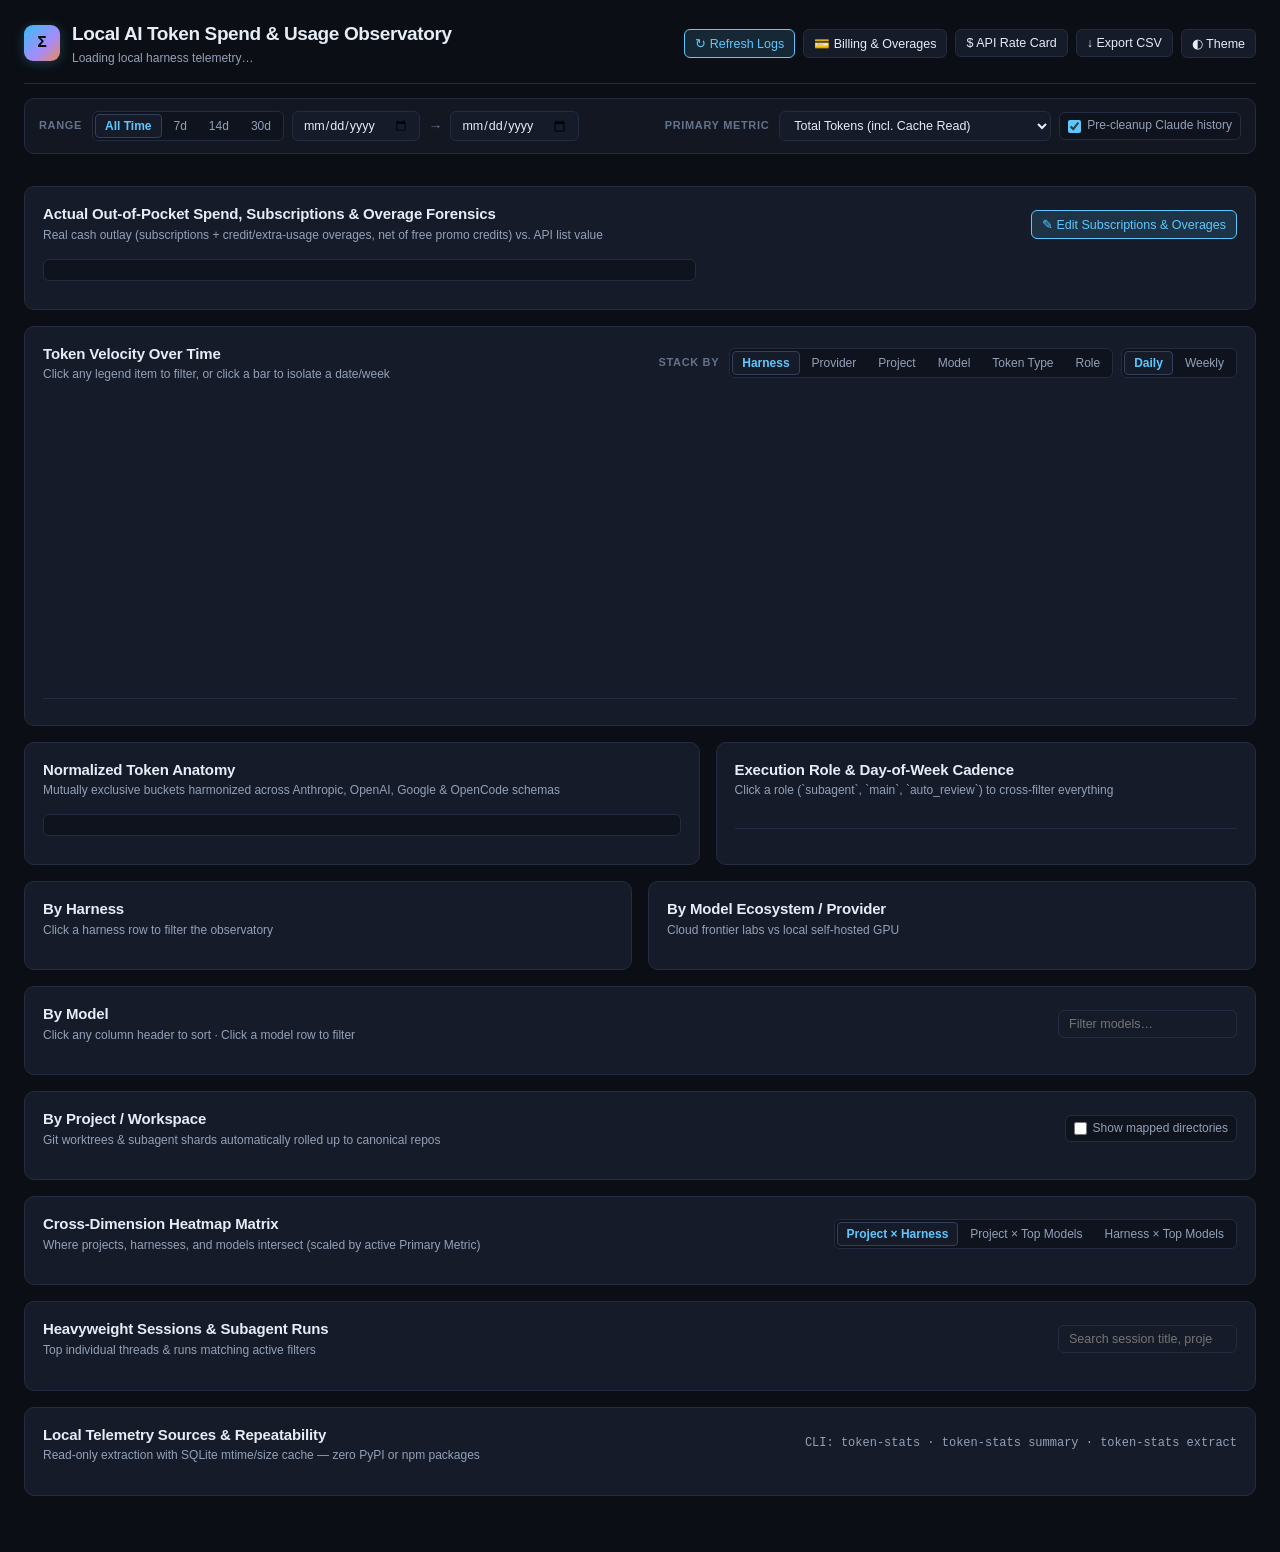
==== web/index.html @ 28e23c25 "Initial commit: Local AI Token Spend & Usage Observatory" ====
<!DOCTYPE html>
<html lang="en" data-theme="dark">
<head>
  <meta charset="UTF-8" />
  <meta name="viewport" content="width=device-width, initial-scale=1.0" />
  <title>Local AI Token Observatory</title>
  <link rel="stylesheet" href="./styles.css" />
</head>
<body>
  <div class="app-shell">
    <!-- Top Header -->
    <header class="top-header">
      <div class="brand-group">
        <div class="brand-mark">Σ</div>
        <div>
          <h1 class="brand-title">Local AI Token Spend &amp; Usage Observatory</h1>
          <p class="brand-sub" id="meta-subtitle">Loading local harness telemetry…</p>
        </div>
      </div>

      <div class="header-actions">
        <button id="btn-refresh" class="btn-primary" title="Re-scan local logs incrementally">
          ↻ Refresh Logs
        </button>
        <button id="btn-billing" title="Inspect or customize real out-of-pocket subscriptions, overages &amp; promo credits">
          💳 Billing &amp; Overages
        </button>
        <button id="btn-rates" title="Inspect or customize $/1M API-equivalent rates">
          $ API Rate Card
        </button>
        <button id="btn-export-csv" title="Download currently filtered daily cube as CSV">
          ↓ Export CSV
        </button>
        <button id="btn-theme" title="Toggle Dark / Light theme">
          ◐ Theme
        </button>
      </div>
    </header>

    <!-- Global Controls & Date / Metric Bar -->
    <section class="control-bar">
      <div class="control-group">
        <span class="control-label">Range</span>
        <div class="seg-group" id="range-presets">
          <button class="seg-btn active" data-range="all">All Time</button>
          <button class="seg-btn" data-range="7d">7d</button>
          <button class="seg-btn" data-range="14d">14d</button>
          <button class="seg-btn" data-range="30d">30d</button>
          <span id="month-presets" style="display:contents"></span>
        </div>
        <input type="date" id="date-from" aria-label="Start date" />
        <span style="color: var(--text-dim)">→</span>
        <input type="date" id="date-to" aria-label="End date" />
      </div>

      <div class="control-group">
        <span class="control-label">Primary Metric</span>
        <select id="metric-select">
          <option value="total">Total Tokens (incl. Cache Read)</option>
          <option value="active">Fresh / Active Tokens (excl. Cache Read)</option>
          <option value="generated">Generated Only (Output + Reasoning)</option>
          <option value="paid_cost">Actual Out-of-Pocket Paid ($)</option>
          <option value="est_cost">Est. API-Equivalent Value ($)</option>
        </select>

        <label class="checkbox-pill" title="Include older cleaned-up Claude Code history recovered from ~/.claude/stats-cache.json">
          <input type="checkbox" id="chk-archived" checked />
          Pre-cleanup Claude history
        </label>
      </div>
    </section>

    <!-- Active Cross-Filter Pills -->
    <div class="active-filters" id="active-filters" hidden></div>

    <!-- 6-Card Executive KPI Strip -->
    <section class="kpi-grid" id="kpi-grid"></section>

    <!-- Actual Out-of-Pocket Spend, Subscriptions & Overage Forensics -->
    <section class="panel" id="billing-panel">
      <div class="panel-header">
        <div>
          <h2 class="panel-title">Actual Out-of-Pocket Spend, Subscriptions &amp; Overage Forensics</h2>
          <p class="panel-subtitle" id="billing-panel-subtitle">
            Real cash outlay (subscriptions + credit/extra-usage overages, net of free promo credits) vs. API list value
          </p>
        </div>
        <div class="control-group">
          <button id="btn-open-billing-inline" class="btn-primary">✎ Edit Subscriptions &amp; Overages</button>
        </div>
      </div>

      <div class="grid-billing">
        <div>
          <div class="comp-bar" id="billing-mix-bar"></div>
          <div class="table-wrap" id="billing-harness-wrap"></div>
        </div>
        <div class="forensics-stack" id="billing-forensics-wrap"></div>
      </div>
    </section>

    <!-- Interactive Timeline Chart -->
    <section class="panel">
      <div class="panel-header">
        <div>
          <h2 class="panel-title">Token Velocity Over Time</h2>
          <p class="panel-subtitle" id="timeline-subtitle">Click any legend item to filter, or click a bar to isolate a date/week</p>
        </div>
        <div class="control-group">
          <span class="control-label">Stack By</span>
          <div class="seg-group" id="chart-stack-group">
            <button class="seg-btn active" data-stack="harness">Harness</button>
            <button class="seg-btn" data-stack="provider">Provider</button>
            <button class="seg-btn" data-stack="project">Project</button>
            <button class="seg-btn" data-stack="model">Model</button>
            <button class="seg-btn" data-stack="bucket">Token Type</button>
            <button class="seg-btn" data-stack="actor">Role</button>
          </div>
          <div class="seg-group" id="chart-grain-group">
            <button class="seg-btn active" data-grain="day">Daily</button>
            <button class="seg-btn" data-grain="week">Weekly</button>
          </div>
        </div>
      </div>

      <div class="chart-wrap" id="timeline-wrap">
        <svg class="chart-svg" id="timeline-svg"></svg>
      </div>
      <div class="chart-legend" id="timeline-legend"></div>
    </section>

    <!-- Token Anatomy + Subagent Swarm Split -->
    <div class="grid-2">
      <section class="panel">
        <div class="panel-header">
          <div>
            <h2 class="panel-title">Normalized Token Anatomy</h2>
            <p class="panel-subtitle">Mutually exclusive buckets harmonized across Anthropic, OpenAI, Google &amp; OpenCode schemas</p>
          </div>
        </div>
        <div class="comp-bar" id="anatomy-bar"></div>
        <div class="bucket-list" id="anatomy-buckets"></div>
      </section>

      <section class="panel">
        <div class="panel-header">
          <div>
            <h2 class="panel-title">Execution Role &amp; Day-of-Week Cadence</h2>
            <p class="panel-subtitle">Click a role (`subagent`, `main`, `auto_review`) to cross-filter everything</p>
          </div>
        </div>
        <div class="role-rows" id="actor-rows"></div>
        <div class="dow-grid" id="dow-grid"></div>
      </section>
    </div>

    <!-- Harness + Provider Side-by-Side -->
    <div class="grid-equal">
      <section class="panel">
        <div class="panel-header">
          <div>
            <h2 class="panel-title">By Harness</h2>
            <p class="panel-subtitle">Click a harness row to filter the observatory</p>
          </div>
        </div>
        <div class="table-wrap" id="harness-table-wrap"></div>
      </section>

      <section class="panel">
        <div class="panel-header">
          <div>
            <h2 class="panel-title">By Model Ecosystem / Provider</h2>
            <p class="panel-subtitle">Cloud frontier labs vs local self-hosted GPU</p>
          </div>
        </div>
        <div class="table-wrap" id="provider-table-wrap"></div>
      </section>
    </div>

    <!-- Model Breakdown Table -->
    <section class="panel">
      <div class="panel-header">
        <div>
          <h2 class="panel-title">By Model</h2>
          <p class="panel-subtitle">Click any column header to sort · Click a model row to filter</p>
        </div>
        <div class="control-group">
          <input type="search" id="model-search" placeholder="Filter models…" />
        </div>
      </div>
      <div class="table-wrap" id="model-table-wrap"></div>
    </section>

    <!-- Project Breakdown Table -->
    <section class="panel">
      <div class="panel-header">
        <div>
          <h2 class="panel-title">By Project / Workspace</h2>
          <p class="panel-subtitle">Git worktrees &amp; subagent shards automatically rolled up to canonical repos</p>
        </div>
        <div class="control-group">
          <label class="checkbox-pill">
            <input type="checkbox" id="chk-show-paths" />
            Show mapped directories
          </label>
        </div>
      </div>
      <div class="table-wrap" id="project-table-wrap"></div>
    </section>

    <!-- Cross-Tab Heatmap Matrix -->
    <section class="panel">
      <div class="panel-header">
        <div>
          <h2 class="panel-title">Cross-Dimension Heatmap Matrix</h2>
          <p class="panel-subtitle">Where projects, harnesses, and models intersect (scaled by active Primary Metric)</p>
        </div>
        <div class="seg-group" id="matrix-mode-group">
          <button class="seg-btn active" data-matrix="project_harness">Project × Harness</button>
          <button class="seg-btn" data-matrix="project_model">Project × Top Models</button>
          <button class="seg-btn" data-matrix="harness_model">Harness × Top Models</button>
        </div>
      </div>
      <div class="table-wrap" id="matrix-wrap"></div>
    </section>

    <!-- Heavyweight Sessions Explorer -->
    <section class="panel">
      <div class="panel-header">
        <div>
          <h2 class="panel-title">Heavyweight Sessions &amp; Subagent Runs</h2>
          <p class="panel-subtitle" id="sessions-subtitle">Top individual threads &amp; runs matching active filters</p>
        </div>
        <div class="control-group">
          <input type="search" id="session-search" placeholder="Search session title, project, model…" />
        </div>
      </div>
      <div class="table-wrap" id="sessions-table-wrap"></div>
    </section>

    <!-- Data Source Health & Repeatability -->
    <section class="panel">
      <div class="panel-header">
        <div>
          <h2 class="panel-title">Local Telemetry Sources &amp; Repeatability</h2>
          <p class="panel-subtitle">Read-only extraction with SQLite mtime/size cache — zero PyPI or npm packages</p>
        </div>
        <div class="mono" style="font-size: 12px; color: var(--text-muted)">
          CLI: <code>token-stats</code> · <code>token-stats summary</code> · <code>token-stats extract</code>
        </div>
      </div>
      <div class="health-grid" id="health-grid"></div>
    </section>
  </div>

  <!-- Tooltip -->
  <div class="chart-tooltip" id="chart-tooltip" hidden></div>

  <!-- Toast -->
  <div class="toast" id="toast" hidden></div>

  <!-- Editable Billing & Overages Ledger Modal -->
  <div class="modal-backdrop" id="billing-modal" hidden>
    <div class="modal-box modal-box-wide" role="dialog" aria-modal="true" aria-labelledby="billing-modal-title">
      <div class="modal-header">
        <div>
          <h3 id="billing-modal-title" style="margin: 0; font-size: 16px;">Actual Out-of-Pocket Billing &amp; Overage Ledger</h3>
          <p style="margin: 3px 0 0; font-size: 12px; color: var(--text-muted);">
            Combines exact log-extracted telemetry (Codex credit packs &amp; plan tiers, OpenCode promo offset, Claude start date &amp; Aug snapshot)
            with inferred plan transitions and editable overage amounts. Saved locally across CLI &amp; browser.
          </p>
        </div>
        <button id="btn-close-billing">✕</button>
      </div>
      <div class="modal-body">
        <div class="table-wrap" id="billing-ledger-table-wrap"></div>
        <div style="margin-top: 12px;">
          <button id="btn-add-billing-item">+ Add Custom Subscription / Overage Entry</button>
        </div>
      </div>
      <div class="modal-footer">
        <button id="btn-reset-billing">Reset to Extracted &amp; Calibrated Defaults</button>
        <div style="display: flex; gap: 8px;">
          <button id="btn-save-billing" class="btn-primary">Apply &amp; Save Billing Ledger</button>
        </div>
      </div>
    </div>
  </div>

  <!-- Editable API Rate Card Modal -->
  <div class="modal-backdrop" id="rates-modal" hidden>
    <div class="modal-box" role="dialog" aria-modal="true" aria-labelledby="rates-modal-title">
      <div class="modal-header">
        <div>
          <h3 id="rates-modal-title" style="margin: 0; font-size: 16px;">API-Equivalent Rate Card ($ per 1M tokens)</h3>
          <p style="margin: 3px 0 0; font-size: 12px; color: var(--text-muted);">
            Most local usage runs on flat-rate subscriptions (Claude, Codex, Antigravity) or local self-hosted GPU.
            Customize $/1M list rates below (saved in <code>localStorage</code>) to estimate API-equivalent value.
          </p>
        </div>
        <button id="btn-close-rates">✕</button>
      </div>
      <div class="modal-body">
        <div class="table-wrap" id="rates-table-wrap"></div>
      </div>
      <div class="modal-footer">
        <button id="btn-reset-rates">Reset to Calibrated Defaults</button>
        <div style="display: flex; gap: 8px;">
          <button id="btn-save-rates" class="btn-primary">Apply &amp; Save Rates</button>
        </div>
      </div>
    </div>
  </div>

  <script src="./data.js"></script>
  <script src="./app.js"></script>
</body>
</html>
---- web/styles.css ----
:root {
  --bg: #0b0e14;
  --bg-elev: #121722;
  --bg-card: #151b28;
  --bg-hover: #1c2436;
  --bg-subtle: #0f131d;
  --border: #232c40;
  --border-strong: #32405d;
  --text: #e6edf7;
  --text-muted: #93a1b8;
  --text-dim: #64738c;
  --accent: #5cc8ff;
  --accent-soft: rgba(92, 200, 255, 0.14);

  /* Harness & Provider palette */
  --c-claude: #e88b5a;
  --c-codex: #4ade80;
  --c-opencode: #60a5fa;
  --c-antigravity: #c084fc;

  --c-anthropic: #e88b5a;
  --c-openai: #34d399;
  --c-google: #a78bfa;
  --c-local-gpu: #fbbf24;

  /* Token bucket palette */
  --t-uncached: #38bdf8;
  --t-cwrite: #f59e0b;
  --t-cread: #334155;
  --t-cread-bright: #64748b;
  --t-output: #34d399;
  --t-reason: #f472b6;

  --shadow: 0 8px 28px rgba(0, 0, 0, 0.35);
  --radius: 10px;
  --radius-sm: 6px;
  --mono: ui-monospace, "JetBrains Mono", "Cascadia Code", "SFMono-Regular", Menlo, Consolas, monospace;
  --sans: Inter, -apple-system, BlinkMacSystemFont, "Segoe UI", Roboto, sans-serif;
}

[data-theme="light"] {
  --bg: #f4f6fa;
  --bg-elev: #ffffff;
  --bg-card: #ffffff;
  --bg-hover: #edf1f8;
  --bg-subtle: #eef2f8;
  --border: #d9e1ee;
  --border-strong: #b8c5dc;
  --text: #111827;
  --text-muted: #4b5563;
  --text-dim: #6b7280;
  --accent: #0284c7;
  --accent-soft: rgba(2, 132, 199, 0.11);
  --t-cread: #94a3b8;
  --t-cread-bright: #64748b;
  --shadow: 0 4px 18px rgba(15, 23, 42, 0.07);
}

* {
  box-sizing: border-box;
}

html, body {
  margin: 0;
  padding: 0;
  background: var(--bg);
  color: var(--text);
  font-family: var(--sans);
  font-size: 14px;
  line-height: 1.45;
  -webkit-font-smoothing: antialiased;
}

.num, code, .mono {
  font-family: var(--mono);
  font-variant-numeric: tabular-nums;
}

.app-shell {
  max-width: 1560px;
  margin: 0 auto;
  padding: 20px 24px 56px;
}

/* Header */
.top-header {
  display: flex;
  flex-wrap: wrap;
  justify-content: space-between;
  align-items: center;
  gap: 14px;
  padding-bottom: 16px;
  border-bottom: 1px solid var(--border);
}

.brand-group {
  display: flex;
  align-items: center;
  gap: 12px;
}

.brand-mark {
  width: 36px;
  height: 36px;
  border-radius: 9px;
  background: linear-gradient(135deg, #38bdf8, #a78bfa 60%, #e88b5a);
  display: grid;
  place-items: center;
  color: #0b0e14;
  font-weight: 800;
  font-family: var(--mono);
  font-size: 16px;
  box-shadow: 0 2px 12px rgba(92, 200, 255, 0.25);
}

.brand-title {
  margin: 0;
  font-size: 19px;
  font-weight: 700;
  letter-spacing: -0.02em;
}

.brand-sub {
  margin: 2px 0 0;
  font-size: 12px;
  color: var(--text-muted);
}

.header-actions {
  display: flex;
  flex-wrap: wrap;
  align-items: center;
  gap: 8px;
}

/* Controls & Buttons */
button, select, input[type="date"], input[type="search"], input[type="number"] {
  font-family: inherit;
  font-size: 12.5px;
  color: var(--text);
  background: var(--bg-card);
  border: 1px solid var(--border);
  border-radius: var(--radius-sm);
  padding: 6px 10px;
  outline: none;
  transition: border-color 0.15s, background 0.15s;
}

button {
  cursor: pointer;
  font-weight: 500;
  display: inline-flex;
  align-items: center;
  gap: 6px;
}

button:hover, select:hover, input:hover {
  border-color: var(--border-strong);
  background: var(--bg-hover);
}

button.btn-primary {
  background: var(--accent-soft);
  border-color: var(--accent);
  color: var(--accent);
}

button.btn-primary:hover {
  filter: brightness(1.12);
}

button.active, .seg-btn.active {
  background: var(--accent-soft);
  border-color: var(--accent);
  color: var(--accent);
}

/* Filter Bar */
.control-bar {
  margin-top: 14px;
  padding: 12px 14px;
  background: var(--bg-elev);
  border: 1px solid var(--border);
  border-radius: var(--radius);
  display: flex;
  flex-wrap: wrap;
  align-items: center;
  justify-content: space-between;
  gap: 12px;
}

.control-group {
  display: flex;
  flex-wrap: wrap;
  align-items: center;
  gap: 8px;
}

.control-label {
  font-size: 11px;
  font-weight: 600;
  text-transform: uppercase;
  letter-spacing: 0.06em;
  color: var(--text-dim);
  margin-right: 2px;
}

.seg-group {
  display: inline-flex;
  background: var(--bg-subtle);
  border: 1px solid var(--border);
  border-radius: var(--radius-sm);
  padding: 2px;
  gap: 2px;
}

.seg-btn {
  border: 1px solid transparent;
  background: transparent;
  padding: 4px 9px;
  font-size: 12px;
  border-radius: 4px;
  color: var(--text-muted);
}

.seg-btn:hover {
  background: var(--bg-hover);
  color: var(--text);
  border-color: transparent;
}

.seg-btn.active {
  background: var(--bg-card);
  border-color: var(--border-strong);
  color: var(--accent);
  font-weight: 600;
}

.checkbox-pill {
  display: inline-flex;
  align-items: center;
  gap: 6px;
  font-size: 12px;
  color: var(--text-muted);
  cursor: pointer;
  user-select: none;
  padding: 4px 8px;
  border-radius: var(--radius-sm);
  border: 1px solid var(--border);
  background: var(--bg-subtle);
}

.checkbox-pill input {
  margin: 0;
  accent-color: var(--accent);
}

/* Active Filter Chips */
.active-filters {
  margin-top: 10px;
  display: flex;
  flex-wrap: wrap;
  align-items: center;
  gap: 8px;
}

.active-filters[hidden] {
  display: none;
}

.filter-chip {
  display: inline-flex;
  align-items: center;
  gap: 6px;
  background: var(--accent-soft);
  border: 1px solid var(--accent);
  color: var(--text);
  padding: 3px 9px;
  border-radius: 999px;
  font-size: 12px;
}

.filter-chip strong {
  color: var(--accent);
  font-weight: 600;
}

.filter-chip button {
  border: none;
  background: transparent;
  padding: 0 2px;
  color: var(--text-muted);
  font-size: 14px;
  line-height: 1;
}

/* KPI Grid */
.kpi-grid {
  margin-top: 16px;
  display: grid;
  grid-template-columns: repeat(6, minmax(0, 1fr));
  gap: 12px;
}

@media (max-width: 1320px) {
  .kpi-grid {
    grid-template-columns: repeat(3, minmax(0, 1fr));
  }
}

@media (max-width: 720px) {
  .kpi-grid {
    grid-template-columns: repeat(2, minmax(0, 1fr));
  }
}

.kpi-card {
  background: var(--bg-card);
  border: 1px solid var(--border);
  border-radius: var(--radius);
  padding: 14px 16px;
  display: flex;
  flex-direction: column;
  justify-content: space-between;
  gap: 6px;
}

.kpi-label {
  font-size: 11.5px;
  font-weight: 600;
  text-transform: uppercase;
  letter-spacing: 0.05em;
  color: var(--text-muted);
  display: flex;
  justify-content: space-between;
  align-items: center;
}

.kpi-value {
  font-family: var(--mono);
  font-size: 25px;
  font-weight: 700;
  letter-spacing: -0.02em;
  color: var(--text);
}

.kpi-sub {
  font-size: 11.5px;
  color: var(--text-dim);
  line-height: 1.35;
}

/* Panels & Layout */
.panel {
  margin-top: 16px;
  background: var(--bg-card);
  border: 1px solid var(--border);
  border-radius: var(--radius);
  padding: 16px 18px;
}

.panel-header {
  display: flex;
  flex-wrap: wrap;
  justify-content: space-between;
  align-items: center;
  gap: 10px;
  margin-bottom: 14px;
}

.panel-title {
  margin: 0;
  font-size: 15px;
  font-weight: 650;
  letter-spacing: -0.01em;
}

.panel-subtitle {
  margin: 2px 0 0;
  font-size: 12px;
  color: var(--text-muted);
}

.grid-2 {
  display: grid;
  grid-template-columns: 1.25fr 1fr;
  gap: 16px;
}

.grid-equal {
  display: grid;
  grid-template-columns: 1fr 1fr;
  gap: 16px;
}

@media (max-width: 1100px) {
  .grid-2, .grid-equal {
    grid-template-columns: 1fr;
  }
}

/* SVG Timeline Chart */
.chart-wrap {
  position: relative;
  width: 100%;
  height: 290px;
  user-select: none;
}

.chart-svg {
  width: 100%;
  height: 100%;
  overflow: visible;
}

.chart-legend {
  display: flex;
  flex-wrap: wrap;
  gap: 12px;
  margin-top: 10px;
  padding-top: 10px;
  border-top: 1px solid var(--border);
  font-size: 12px;
  color: var(--text-muted);
}

.legend-item {
  display: inline-flex;
  align-items: center;
  gap: 6px;
  cursor: pointer;
  padding: 2px 6px;
  border-radius: 4px;
}

.legend-item:hover {
  background: var(--bg-hover);
  color: var(--text);
}

.swatch {
  width: 10px;
  height: 10px;
  border-radius: 2.5px;
  display: inline-block;
  flex-shrink: 0;
}

.chart-tooltip {
  position: fixed;
  z-index: 60;
  pointer-events: none;
  background: var(--bg-elev);
  border: 1px solid var(--border-strong);
  border-radius: 8px;
  padding: 10px 12px;
  box-shadow: var(--shadow);
  font-size: 12px;
  min-width: 215px;
  max-width: 310px;
}

.chart-tooltip[hidden] {
  display: none;
}

.tt-title {
  font-weight: 700;
  margin-bottom: 6px;
  padding-bottom: 4px;
  border-bottom: 1px solid var(--border);
  display: flex;
  justify-content: space-between;
  gap: 12px;
}

.tt-row {
  display: flex;
  justify-content: space-between;
  align-items: center;
  gap: 10px;
  padding: 2px 0;
}

/* Token Composition & Actor Bars */
.comp-bar {
  display: flex;
  height: 22px;
  border-radius: 6px;
  overflow: hidden;
  background: var(--bg-subtle);
  border: 1px solid var(--border);
  margin-bottom: 12px;
}

.comp-seg {
  height: 100%;
  transition: width 0.2s ease;
}

.bucket-list {
  display: grid;
  grid-template-columns: repeat(auto-fit, minmax(165px, 1fr));
  gap: 8px;
}

.bucket-item {
  padding: 9px 11px;
  border-radius: var(--radius-sm);
  background: var(--bg-subtle);
  border: 1px solid var(--border);
}

.bucket-head {
  display: flex;
  align-items: center;
  gap: 6px;
  font-size: 11.5px;
  color: var(--text-muted);
}

.bucket-val {
  margin-top: 4px;
  font-family: var(--mono);
  font-size: 16px;
  font-weight: 650;
}

.bucket-pct {
  font-size: 11px;
  color: var(--text-dim);
}

/* Actor & Day-of-Week mini bars */
.role-rows {
  display: flex;
  flex-direction: column;
  gap: 9px;
}

.role-row {
  padding: 9px 11px;
  border-radius: var(--radius-sm);
  background: var(--bg-subtle);
  border: 1px solid var(--border);
  cursor: pointer;
  transition: border-color 0.15s, background 0.15s;
}

.role-row:hover {
  border-color: var(--accent);
  background: var(--bg-hover);
}

.role-top {
  display: flex;
  justify-content: space-between;
  align-items: baseline;
  font-size: 12.5px;
  margin-bottom: 5px;
}

.mini-track {
  height: 6px;
  border-radius: 99px;
  background: var(--border);
  overflow: hidden;
}

.mini-fill {
  height: 100%;
  border-radius: 99px;
}

.dow-grid {
  margin-top: 14px;
  padding-top: 12px;
  border-top: 1px solid var(--border);
  display: grid;
  grid-template-columns: repeat(7, 1fr);
  gap: 6px;
}

.dow-col {
  background: var(--bg-subtle);
  border: 1px solid var(--border);
  border-radius: 6px;
  padding: 7px 6px;
  text-align: center;
}

.dow-name {
  font-size: 10.5px;
  color: var(--text-dim);
  text-transform: uppercase;
}

.dow-val {
  font-family: var(--mono);
  font-size: 12px;
  font-weight: 600;
  margin-top: 3px;
}

/* Data Tables */
.table-wrap {
  width: 100%;
  overflow-x: auto;
}

table.data-table {
  width: 100%;
  border-collapse: collapse;
  font-size: 12.5px;
}

.data-table th {
  text-align: left;
  padding: 8px 10px;
  font-size: 11px;
  font-weight: 600;
  text-transform: uppercase;
  letter-spacing: 0.05em;
  color: var(--text-muted);
  border-bottom: 1px solid var(--border-strong);
  white-space: nowrap;
  cursor: default;
  user-select: none;
}

.data-table th.sortable {
  cursor: pointer;
}

.data-table th.right, .data-table td.right {
  text-align: right;
}

.data-table th.sortable:hover {
  color: var(--text);
}

.data-table td {
  padding: 8px 10px;
  border-bottom: 1px solid var(--border);
  vertical-align: middle;
}

.data-table tbody tr {
  transition: background 0.1s;
}

.data-table tbody tr.clickable {
  cursor: pointer;
}

.data-table tbody tr:hover {
  background: var(--bg-hover);
}

.data-table tbody tr.selected-row {
  background: var(--accent-soft);
}

/* Inline Share & Mix Bar inside tables */
.mix-bar-wrap {
  width: 120px;
  min-width: 100px;
}

.mix-track {
  height: 8px;
  background: var(--bg-subtle);
  border-radius: 4px;
  overflow: hidden;
  display: flex;
}

/* Badges */
.badge {
  display: inline-flex;
  align-items: center;
  gap: 5px;
  padding: 2px 7px;
  border-radius: 999px;
  font-size: 11px;
  font-weight: 600;
  border: 1px solid var(--border-strong);
  background: var(--bg-subtle);
  white-space: nowrap;
}

.dot {
  width: 7px;
  height: 7px;
  border-radius: 50%;
  display: inline-block;
}

/* Matrix Heatmap Cells */
.matrix-cell {
  font-family: var(--mono);
  font-size: 12px;
  text-align: right;
  border-radius: 4px;
  padding: 6px 8px;
}

/* Project Paths Details */
.path-details {
  margin-top: 3px;
  font-size: 11px;
  color: var(--text-dim);
  font-family: var(--mono);
}

/* Health Footer */
.health-grid {
  display: grid;
  grid-template-columns: repeat(auto-fit, minmax(290px, 1fr));
  gap: 10px;
}

.health-card {
  padding: 11px 13px;
  border-radius: var(--radius-sm);
  background: var(--bg-subtle);
  border: 1px solid var(--border);
  font-size: 12px;
}

.health-head {
  display: flex;
  justify-content: space-between;
  align-items: center;
  font-weight: 650;
  margin-bottom: 5px;
}

/* Modal */
.modal-backdrop {
  position: fixed;
  inset: 0;
  background: rgba(5, 8, 15, 0.72);
  z-index: 100;
  display: grid;
  place-items: center;
  padding: 20px;
}

.modal-backdrop[hidden] {
  display: none;
}

.modal-box {
  background: var(--bg-elev);
  border: 1px solid var(--border-strong);
  border-radius: 12px;
  max-width: 880px;
  width: 100%;
  max-height: 86vh;
  display: flex;
  flex-direction: column;
  box-shadow: var(--shadow);
}

.modal-box.modal-box-wide {
  max-width: 1120px;
}

/* Billing & Forensics Panel */
.grid-billing {
  display: grid;
  grid-template-columns: 1.25fr 1fr;
  gap: 18px;
  align-items: start;
}

@media (max-width: 1120px) {
  .grid-billing {
    grid-template-columns: 1fr;
  }
}

.forensics-stack {
  display: flex;
  flex-direction: column;
  gap: 10px;
}

.forensic-card {
  padding: 11px 13px;
  border-radius: var(--radius-sm);
  background: var(--bg-subtle);
  border: 1px solid var(--border);
  font-size: 12px;
  line-height: 1.45;
}

.forensic-head {
  display: flex;
  justify-content: space-between;
  align-items: center;
  gap: 8px;
  font-weight: 650;
  margin-bottom: 5px;
}

.src-pill {
  display: inline-block;
  padding: 1px 7px;
  border-radius: 999px;
  font-size: 10.5px;
  font-weight: 650;
  text-transform: uppercase;
  letter-spacing: 0.04em;
}

.src-extracted {
  background: rgba(52, 211, 153, 0.14);
  color: #34d399;
  border: 1px solid rgba(52, 211, 153, 0.35);
}

.src-inferred {
  background: rgba(92, 200, 255, 0.14);
  color: var(--accent);
  border: 1px solid rgba(92, 200, 255, 0.35);
}

.src-user_calibrated, .src-custom {
  background: rgba(245, 158, 11, 0.14);
  color: #fbbf24;
  border: 1px solid rgba(245, 158, 11, 0.35);
}

.bill-input-text {
  width: 100%;
  min-width: 170px;
  font-size: 12px;
  padding: 4px 7px;
  background: var(--bg-card);
  color: var(--text);
  border: 1px solid var(--border);
  border-radius: 5px;
}

.bill-input-usd {
  width: 88px;
  text-align: right;
  font-family: var(--mono);
  padding: 4px 6px;
}

.modal-header, .modal-footer {
  padding: 14px 18px;
  border-bottom: 1px solid var(--border);
  display: flex;
  justify-content: space-between;
  align-items: center;
}

.modal-footer {
  border-bottom: none;
  border-top: 1px solid var(--border);
}

.modal-body {
  padding: 14px 18px;
  overflow-y: auto;
}

.rate-input {
  width: 76px;
  text-align: right;
  font-family: var(--mono);
  padding: 4px 6px;
}

.toast {
  position: fixed;
  bottom: 20px;
  right: 22px;
  z-index: 120;
  background: var(--bg-elev);
  border: 1px solid var(--accent);
  color: var(--text);
  padding: 10px 14px;
  border-radius: 8px;
  box-shadow: var(--shadow);
  font-size: 12.5px;
}

.toast[hidden] {
  display: none;
}
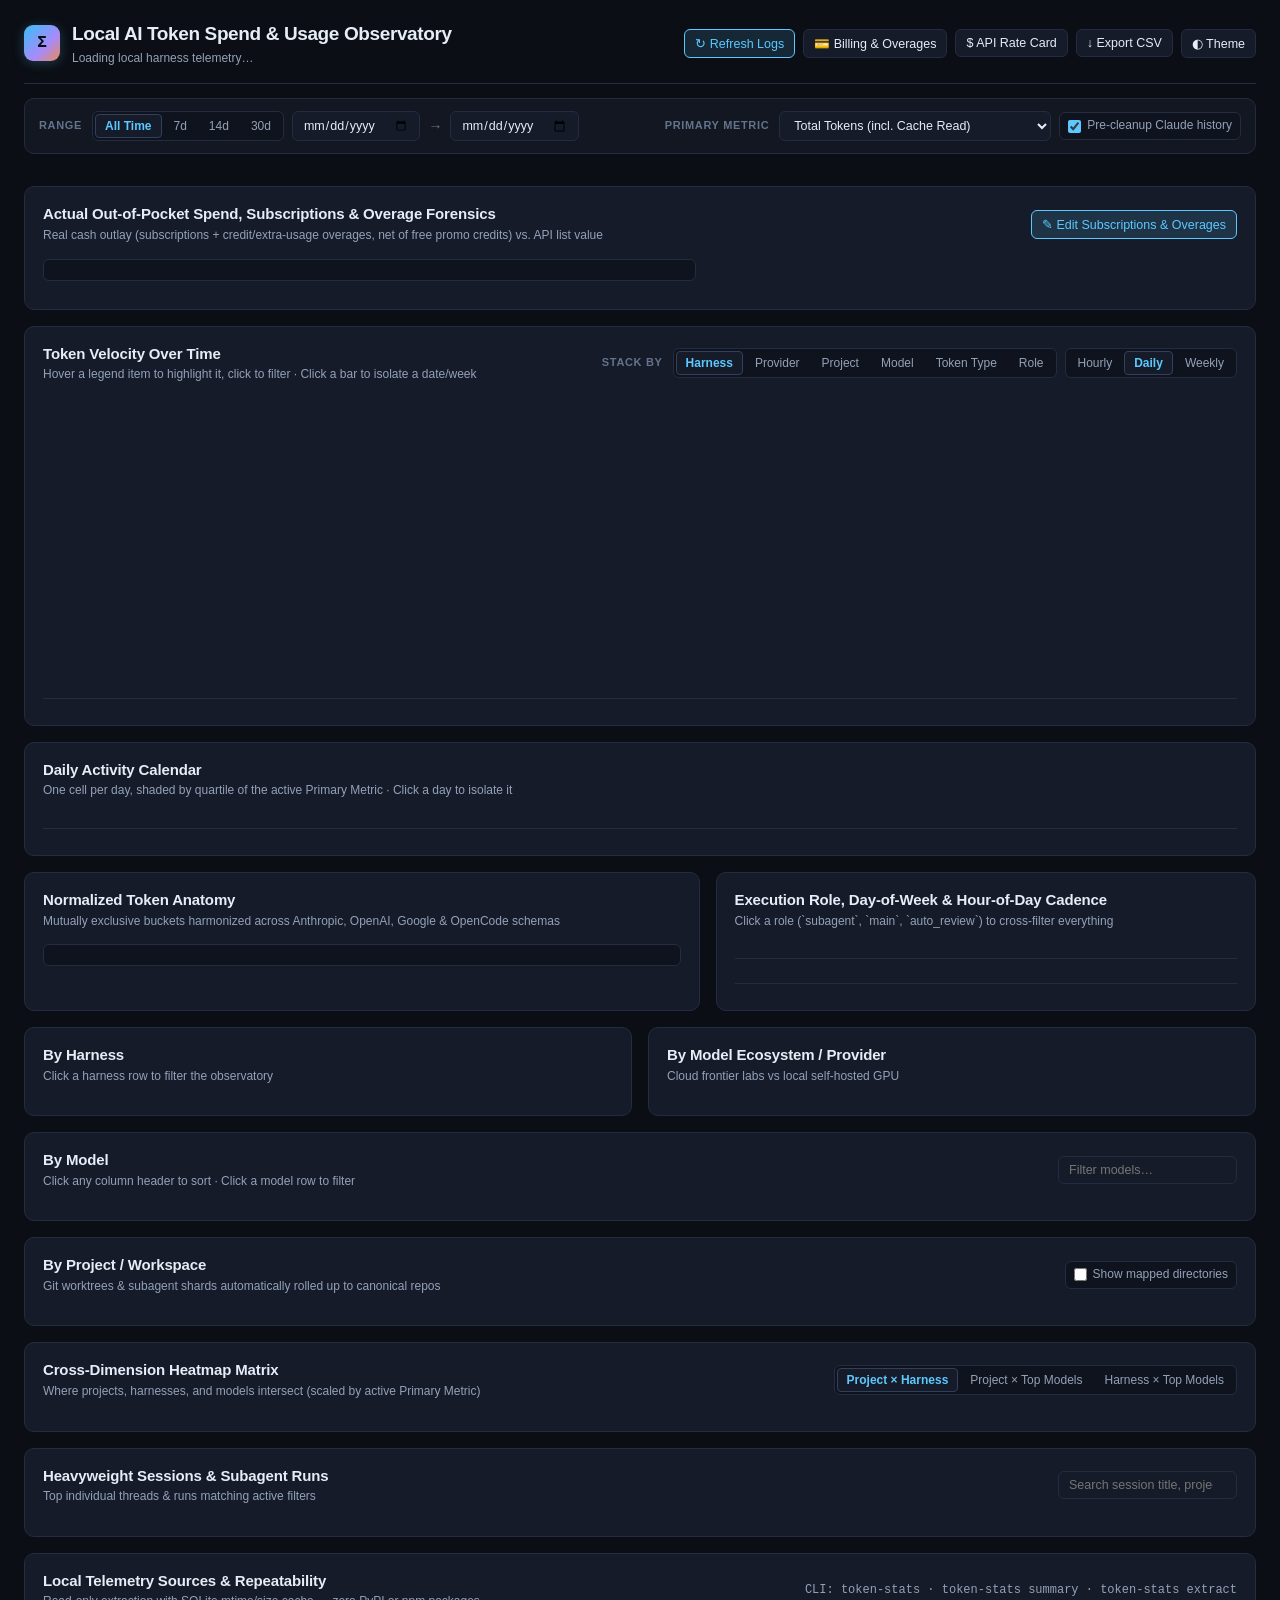
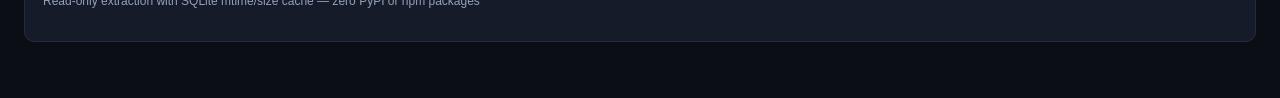
==== commit 003b7439: "Add hourly view, activity calendar, legend focus and distinct series colors - Extractors bucket usag" ====
--- a/web/index.html
+++ b/web/index.html
@@ -104,7 +104,7 @@
       <div class="panel-header">
         <div>
           <h2 class="panel-title">Token Velocity Over Time</h2>
-          <p class="panel-subtitle" id="timeline-subtitle">Click any legend item to filter, or click a bar to isolate a date/week</p>
+          <p class="panel-subtitle" id="timeline-subtitle">Hover a legend item to highlight it, click to filter · Click a bar to isolate a date/week</p>
         </div>
         <div class="control-group">
           <span class="control-label">Stack By</span>
@@ -117,6 +117,7 @@
             <button class="seg-btn" data-stack="actor">Role</button>
           </div>
           <div class="seg-group" id="chart-grain-group">
+            <button class="seg-btn" data-grain="hour">Hourly</button>
             <button class="seg-btn active" data-grain="day">Daily</button>
             <button class="seg-btn" data-grain="week">Weekly</button>
           </div>
@@ -127,6 +128,18 @@
         <svg class="chart-svg" id="timeline-svg"></svg>
       </div>
       <div class="chart-legend" id="timeline-legend"></div>
+    </section>
+
+    <!-- GitHub-style Daily Activity Calendar -->
+    <section class="panel">
+      <div class="panel-header">
+        <div>
+          <h2 class="panel-title">Daily Activity Calendar</h2>
+          <p class="panel-subtitle">One cell per day, shaded by quartile of the active Primary Metric · Click a day to isolate it</p>
+        </div>
+      </div>
+      <div class="calendar-wrap" id="calendar-wrap"></div>
+      <div class="calendar-stats" id="calendar-stats"></div>
     </section>
 
     <!-- Token Anatomy + Subagent Swarm Split -->
@@ -145,12 +158,13 @@
       <section class="panel">
         <div class="panel-header">
           <div>
-            <h2 class="panel-title">Execution Role &amp; Day-of-Week Cadence</h2>
+            <h2 class="panel-title">Execution Role, Day-of-Week &amp; Hour-of-Day Cadence</h2>
             <p class="panel-subtitle">Click a role (`subagent`, `main`, `auto_review`) to cross-filter everything</p>
           </div>
         </div>
         <div class="role-rows" id="actor-rows"></div>
         <div class="dow-grid" id="dow-grid"></div>
+        <div class="hod-grid" id="hod-grid"></div>
       </section>
     </div>
 
--- a/web/styles.css
+++ b/web/styles.css
@@ -12,16 +12,16 @@
   --accent: #5cc8ff;
   --accent-soft: rgba(92, 200, 255, 0.14);
 
-  /* Harness & Provider palette */
-  --c-claude: #e88b5a;
-  --c-codex: #4ade80;
-  --c-opencode: #60a5fa;
-  --c-antigravity: #c084fc;
-
-  --c-anthropic: #e88b5a;
-  --c-openai: #34d399;
-  --c-google: #a78bfa;
-  --c-local-gpu: #fbbf24;
+  /* Harness & Provider palette (brand-aligned; keep in sync with PALETTES in app.js) */
+  --c-claude: #e07a55;
+  --c-codex: #5a95f5;
+  --c-opencode: #c94fa8;
+  --c-antigravity: #86e3a5;
+
+  --c-anthropic: #e07a55;
+  --c-openai: #5a95f5;
+  --c-google: #86e3a5;
+  --c-local-gpu: #c94fa8;
 
   /* Token bucket palette */
   --t-uncached: #38bdf8;
@@ -54,6 +54,14 @@
   --t-cread: #94a3b8;
   --t-cread-bright: #64748b;
   --shadow: 0 4px 18px rgba(15, 23, 42, 0.07);
+  --c-claude: #e0784a;
+  --c-codex: #2563eb;
+  --c-opencode: #b8389a;
+  --c-antigravity: #0f6b2f;
+  --c-anthropic: #e0784a;
+  --c-openai: #2563eb;
+  --c-google: #0f6b2f;
+  --c-local-gpu: #b8389a;
 }
 
 * {
@@ -438,6 +446,134 @@
   color: var(--text);
 }
 
+.legend-item {
+  transition: opacity 0.12s ease;
+}
+
+.legend-item.is-dim {
+  opacity: 0.4;
+}
+
+.chart-svg rect.seg {
+  transition: opacity 0.12s ease, transform 0.18s ease;
+}
+
+.chart-svg.series-focus rect.seg {
+  opacity: 0.12;
+}
+
+.chart-svg.series-focus rect.seg.is-focus {
+  opacity: 1;
+}
+
+/* GitHub-style activity calendar */
+.calendar-wrap {
+  width: 100%;
+  overflow-x: auto;
+  padding-bottom: 4px;
+}
+
+.calendar-svg {
+  display: block;
+}
+
+.calendar-svg .cal-cell {
+  cursor: pointer;
+  stroke: transparent;
+  stroke-width: 1.5;
+}
+
+.calendar-svg .cal-cell:hover {
+  stroke: var(--text-muted);
+}
+
+.calendar-stats {
+  display: flex;
+  flex-wrap: wrap;
+  align-items: center;
+  gap: 8px 18px;
+  margin-top: 10px;
+  padding-top: 10px;
+  border-top: 1px solid var(--border);
+  font-size: 12px;
+  color: var(--text-muted);
+}
+
+.calendar-stats strong {
+  color: var(--text);
+}
+
+.cal-legend {
+  margin-left: auto;
+  display: inline-flex;
+  align-items: center;
+  gap: 3px;
+}
+
+.cal-swatch {
+  width: 11px;
+  height: 11px;
+  border-radius: 2.5px;
+  display: inline-block;
+}
+
+.empty-note {
+  color: var(--text-muted);
+  padding: 24px 0;
+  text-align: center;
+}
+
+/* Hour-of-day cadence strip */
+.hod-grid {
+  margin-top: 12px;
+  padding-top: 10px;
+  border-top: 1px solid var(--border);
+}
+
+.hod-head {
+  display: flex;
+  justify-content: space-between;
+  font-size: 11.5px;
+  color: var(--text-dim);
+  margin-bottom: 6px;
+}
+
+.hod-head strong {
+  color: var(--text);
+}
+
+.hod-bars {
+  display: grid;
+  grid-template-columns: repeat(24, 1fr);
+  gap: 3px;
+  height: 54px;
+  align-items: end;
+}
+
+.hod-col {
+  height: 100%;
+  display: flex;
+  align-items: flex-end;
+  background: var(--bg-subtle);
+  border-radius: 3px;
+}
+
+.hod-fill {
+  width: 100%;
+  background: var(--accent);
+  border-radius: 3px 3px 0 0;
+}
+
+.hod-axis {
+  display: grid;
+  grid-template-columns: repeat(24, 1fr);
+  gap: 3px;
+  margin-top: 3px;
+  font-size: 9.5px;
+  font-family: var(--mono);
+  color: var(--text-dim);
+}
+
 .swatch {
   width: 10px;
   height: 10px;
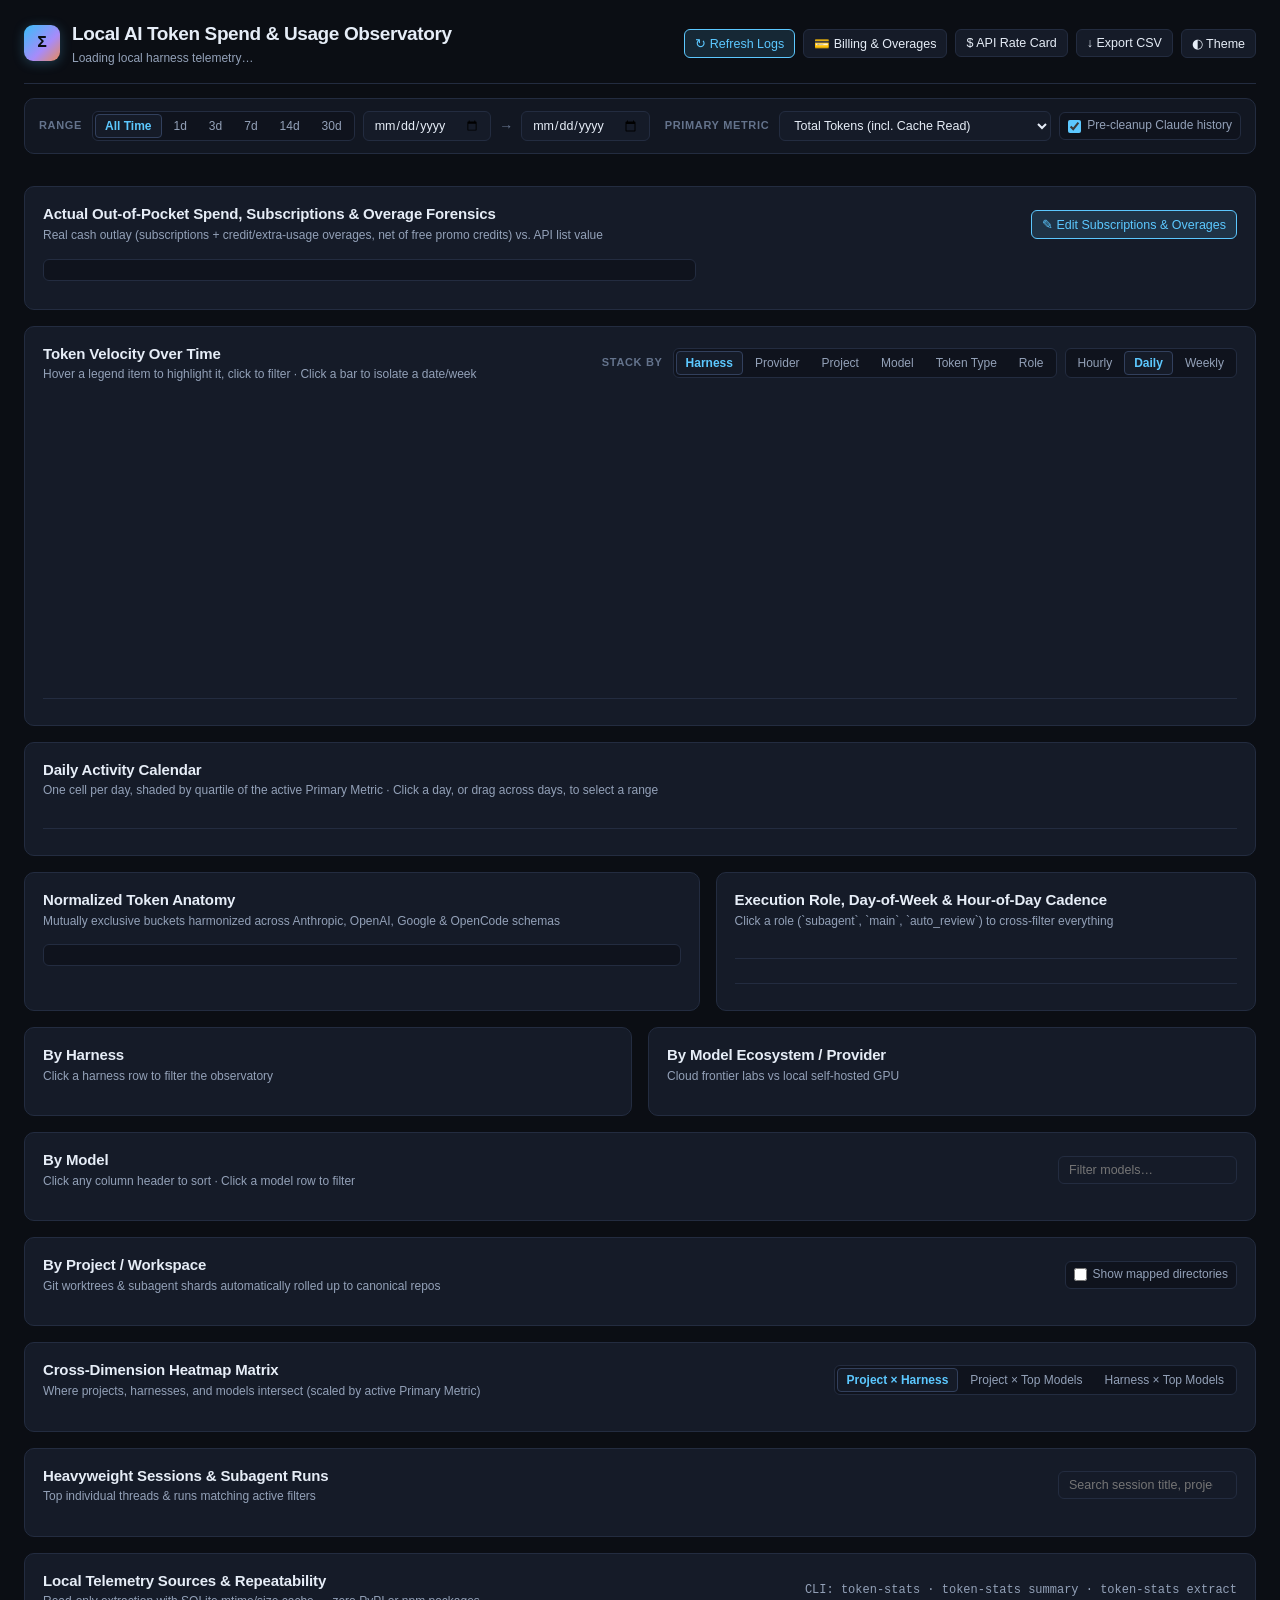
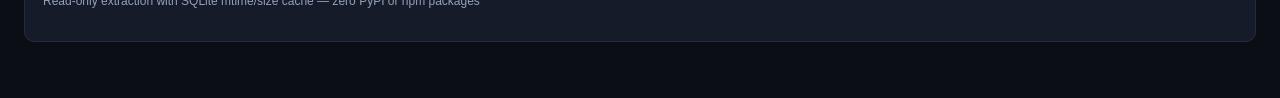
==== commit 5d8f9c5f: "Add drag-to-select ranges and 1d/3d range presets - Token Velocity: press and drag across bars to se" ====
--- a/web/index.html
+++ b/web/index.html
@@ -43,6 +43,8 @@
         <span class="control-label">Range</span>
         <div class="seg-group" id="range-presets">
           <button class="seg-btn active" data-range="all">All Time</button>
+          <button class="seg-btn" data-range="1d">1d</button>
+          <button class="seg-btn" data-range="3d">3d</button>
           <button class="seg-btn" data-range="7d">7d</button>
           <button class="seg-btn" data-range="14d">14d</button>
           <button class="seg-btn" data-range="30d">30d</button>
@@ -135,7 +137,7 @@
       <div class="panel-header">
         <div>
           <h2 class="panel-title">Daily Activity Calendar</h2>
-          <p class="panel-subtitle">One cell per day, shaded by quartile of the active Primary Metric · Click a day to isolate it</p>
+          <p class="panel-subtitle">One cell per day, shaded by quartile of the active Primary Metric · Click a day, or drag across days, to select a range</p>
         </div>
       </div>
       <div class="calendar-wrap" id="calendar-wrap"></div>
--- a/web/styles.css
+++ b/web/styles.css
@@ -475,6 +475,24 @@
 
 .calendar-svg {
   display: block;
+  user-select: none;
+  touch-action: none;
+}
+
+.calendar-svg .cal-cell.in-sel {
+  stroke: var(--accent);
+  stroke-width: 2;
+}
+
+.chart-svg {
+  touch-action: pan-y;
+}
+
+.chart-svg .sel-rect {
+  fill: var(--accent-soft);
+  stroke: var(--accent);
+  stroke-width: 1;
+  pointer-events: none;
 }
 
 .calendar-svg .cal-cell {
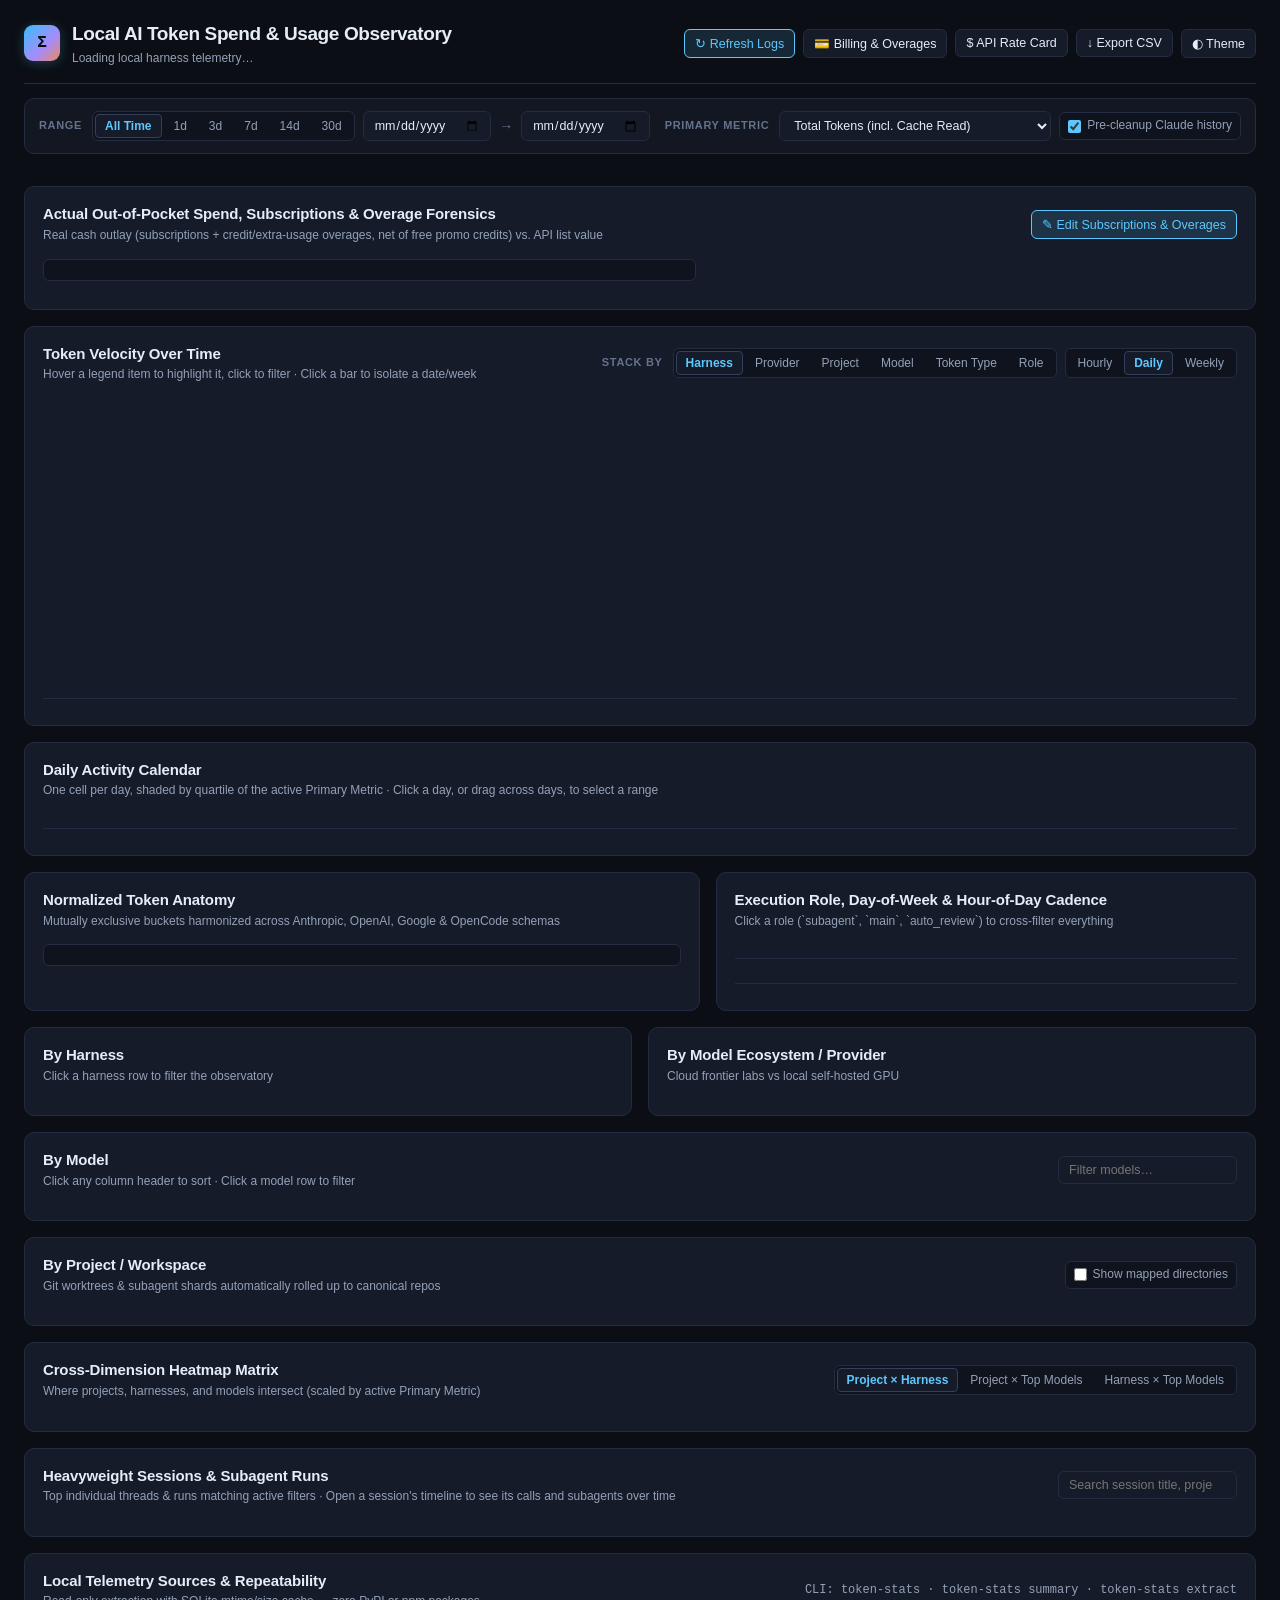
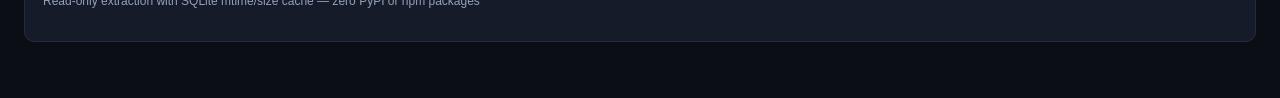
==== commit 17b57d18: "Add per-session timeline page Heavyweight sessions now link to session.html: a call-by-call view of " ====
--- a/web/index.html
+++ b/web/index.html
@@ -53,6 +53,10 @@
         <input type="date" id="date-from" aria-label="Start date" />
         <span style="color: var(--text-dim)">→</span>
         <input type="date" id="date-to" aria-label="End date" />
+        <span class="hour-window" id="hour-window" hidden title="Hour-level range: the first and last days are cut to these local times">
+          ⏱ <span data-hour-label></span>
+          <button id="btn-clear-hours" title="Widen to whole days">✕</button>
+        </span>
       </div>
 
       <div class="control-group">
@@ -245,7 +249,7 @@
       <div class="panel-header">
         <div>
           <h2 class="panel-title">Heavyweight Sessions &amp; Subagent Runs</h2>
-          <p class="panel-subtitle" id="sessions-subtitle">Top individual threads &amp; runs matching active filters</p>
+          <p class="panel-subtitle" id="sessions-subtitle">Top individual threads &amp; runs matching active filters · Open a session's timeline to see its calls and subagents over time</p>
         </div>
         <div class="control-group">
           <input type="search" id="session-search" placeholder="Search session title, project, model…" />
@@ -328,6 +332,7 @@
     </div>
   </div>
 
+  <script src="./common.js"></script>
   <script src="./data.js"></script>
   <script src="./app.js"></script>
 </body>
--- a/web/styles.css
+++ b/web/styles.css
@@ -488,6 +488,29 @@
   touch-action: pan-y;
 }
 
+.hour-window {
+  display: inline-flex;
+  align-items: center;
+  gap: 6px;
+  padding: 3px 4px 3px 9px;
+  border: 1px solid var(--accent);
+  border-radius: 99px;
+  background: var(--accent-soft);
+  color: var(--text);
+  font-family: var(--mono);
+  font-size: 12px;
+}
+
+.hour-window[hidden] {
+  display: none;
+}
+
+.hour-window button {
+  padding: 1px 6px;
+  font-size: 11px;
+  border-radius: 99px;
+}
+
 .chart-svg .sel-rect {
   fill: var(--accent-soft);
   stroke: var(--accent);
@@ -1048,3 +1071,31 @@
 .toast[hidden] {
   display: none;
 }
+
+/* Heavyweight sessions → session timeline page */
+.sess-link {
+  color: var(--text);
+  text-decoration: none;
+  border-bottom: 1px dotted var(--text-dim);
+}
+
+.sess-link:hover {
+  color: var(--accent);
+  border-bottom-color: var(--accent);
+}
+
+.tl-btn {
+  display: inline-block;
+  padding: 3px 8px;
+  border: 1px solid var(--border);
+  border-radius: 5px;
+  color: var(--text-muted);
+  text-decoration: none;
+  font-size: 11.5px;
+  white-space: nowrap;
+}
+
+.tl-btn:hover {
+  color: var(--accent);
+  border-color: var(--accent);
+}
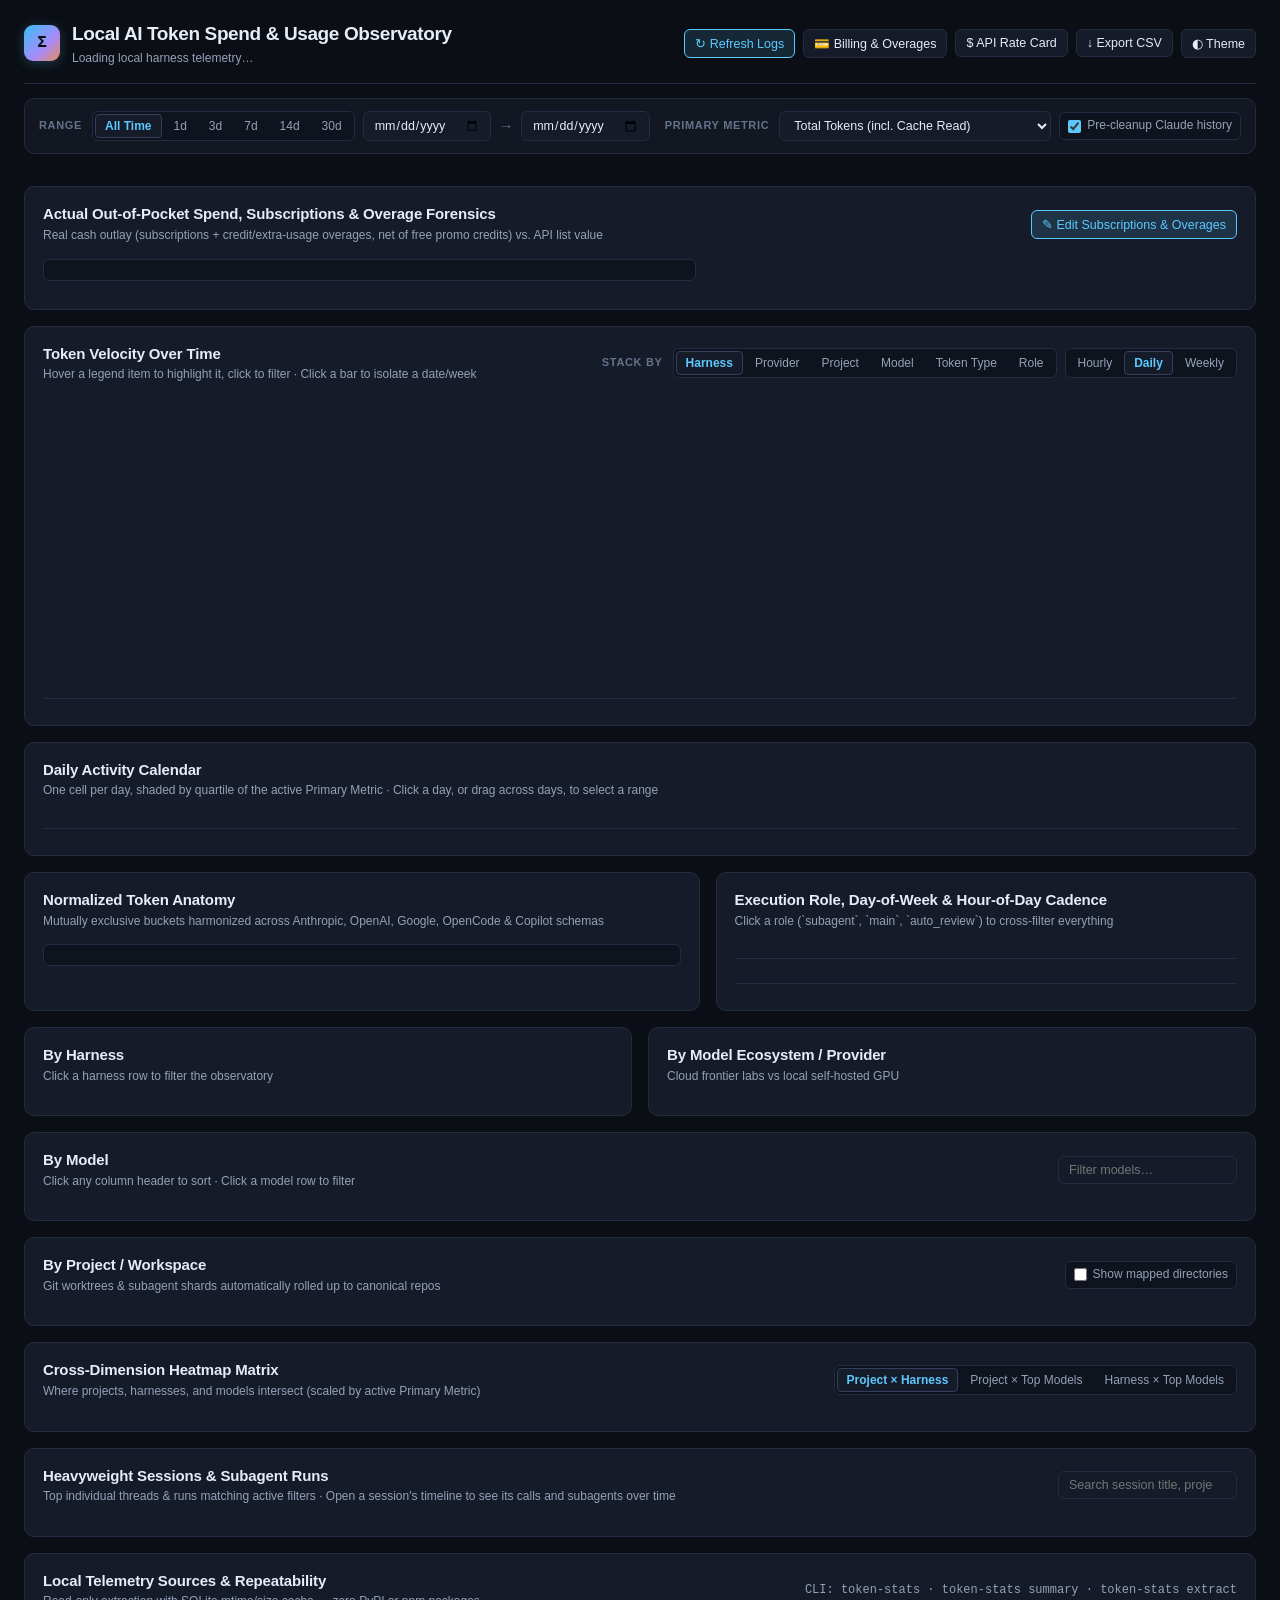
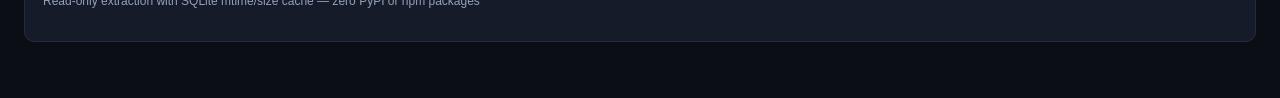
==== commit 2ffc7e63: "Add GitHub Copilot support and multi-root backup extraction" ====
--- a/web/index.html
+++ b/web/index.html
@@ -154,7 +154,7 @@
         <div class="panel-header">
           <div>
             <h2 class="panel-title">Normalized Token Anatomy</h2>
-            <p class="panel-subtitle">Mutually exclusive buckets harmonized across Anthropic, OpenAI, Google &amp; OpenCode schemas</p>
+            <p class="panel-subtitle">Mutually exclusive buckets harmonized across Anthropic, OpenAI, Google, OpenCode &amp; Copilot schemas</p>
           </div>
         </div>
         <div class="comp-bar" id="anatomy-bar"></div>
@@ -314,7 +314,7 @@
         <div>
           <h3 id="rates-modal-title" style="margin: 0; font-size: 16px;">API-Equivalent Rate Card ($ per 1M tokens)</h3>
           <p style="margin: 3px 0 0; font-size: 12px; color: var(--text-muted);">
-            Most local usage runs on flat-rate subscriptions (Claude, Codex, Antigravity) or local self-hosted GPU.
+            Most local usage runs on flat-rate subscriptions (Claude, Codex, Antigravity, Copilot) or local self-hosted GPU.
             Customize $/1M list rates below (saved in <code>localStorage</code>) to estimate API-equivalent value.
           </p>
         </div>
--- a/web/styles.css
+++ b/web/styles.css
@@ -12,15 +12,19 @@
   --accent: #5cc8ff;
   --accent-soft: rgba(92, 200, 255, 0.14);
 
-  /* Harness & Provider palette (brand-aligned; keep in sync with PALETTES in app.js) */
+  /* Harness & Provider palette (brand-aligned; keep in sync with PALETTES in common.js) */
   --c-claude: #e07a55;
   --c-codex: #5a95f5;
   --c-opencode: #c94fa8;
   --c-antigravity: #86e3a5;
+  --c-copilot: #2dd4bf;
 
   --c-anthropic: #e07a55;
   --c-openai: #5a95f5;
   --c-google: #86e3a5;
+  --c-xai: #facc15;
+  --c-moonshot: #38bdf8;
+  --c-microsoft: #a78bfa;
   --c-local-gpu: #c94fa8;
 
   /* Token bucket palette */
@@ -58,9 +62,13 @@
   --c-codex: #2563eb;
   --c-opencode: #b8389a;
   --c-antigravity: #0f6b2f;
+  --c-copilot: #0891b2;
   --c-anthropic: #e0784a;
   --c-openai: #2563eb;
   --c-google: #0f6b2f;
+  --c-xai: #ca8a04;
+  --c-moonshot: #0284c7;
+  --c-microsoft: #7c3aed;
   --c-local-gpu: #b8389a;
 }
 
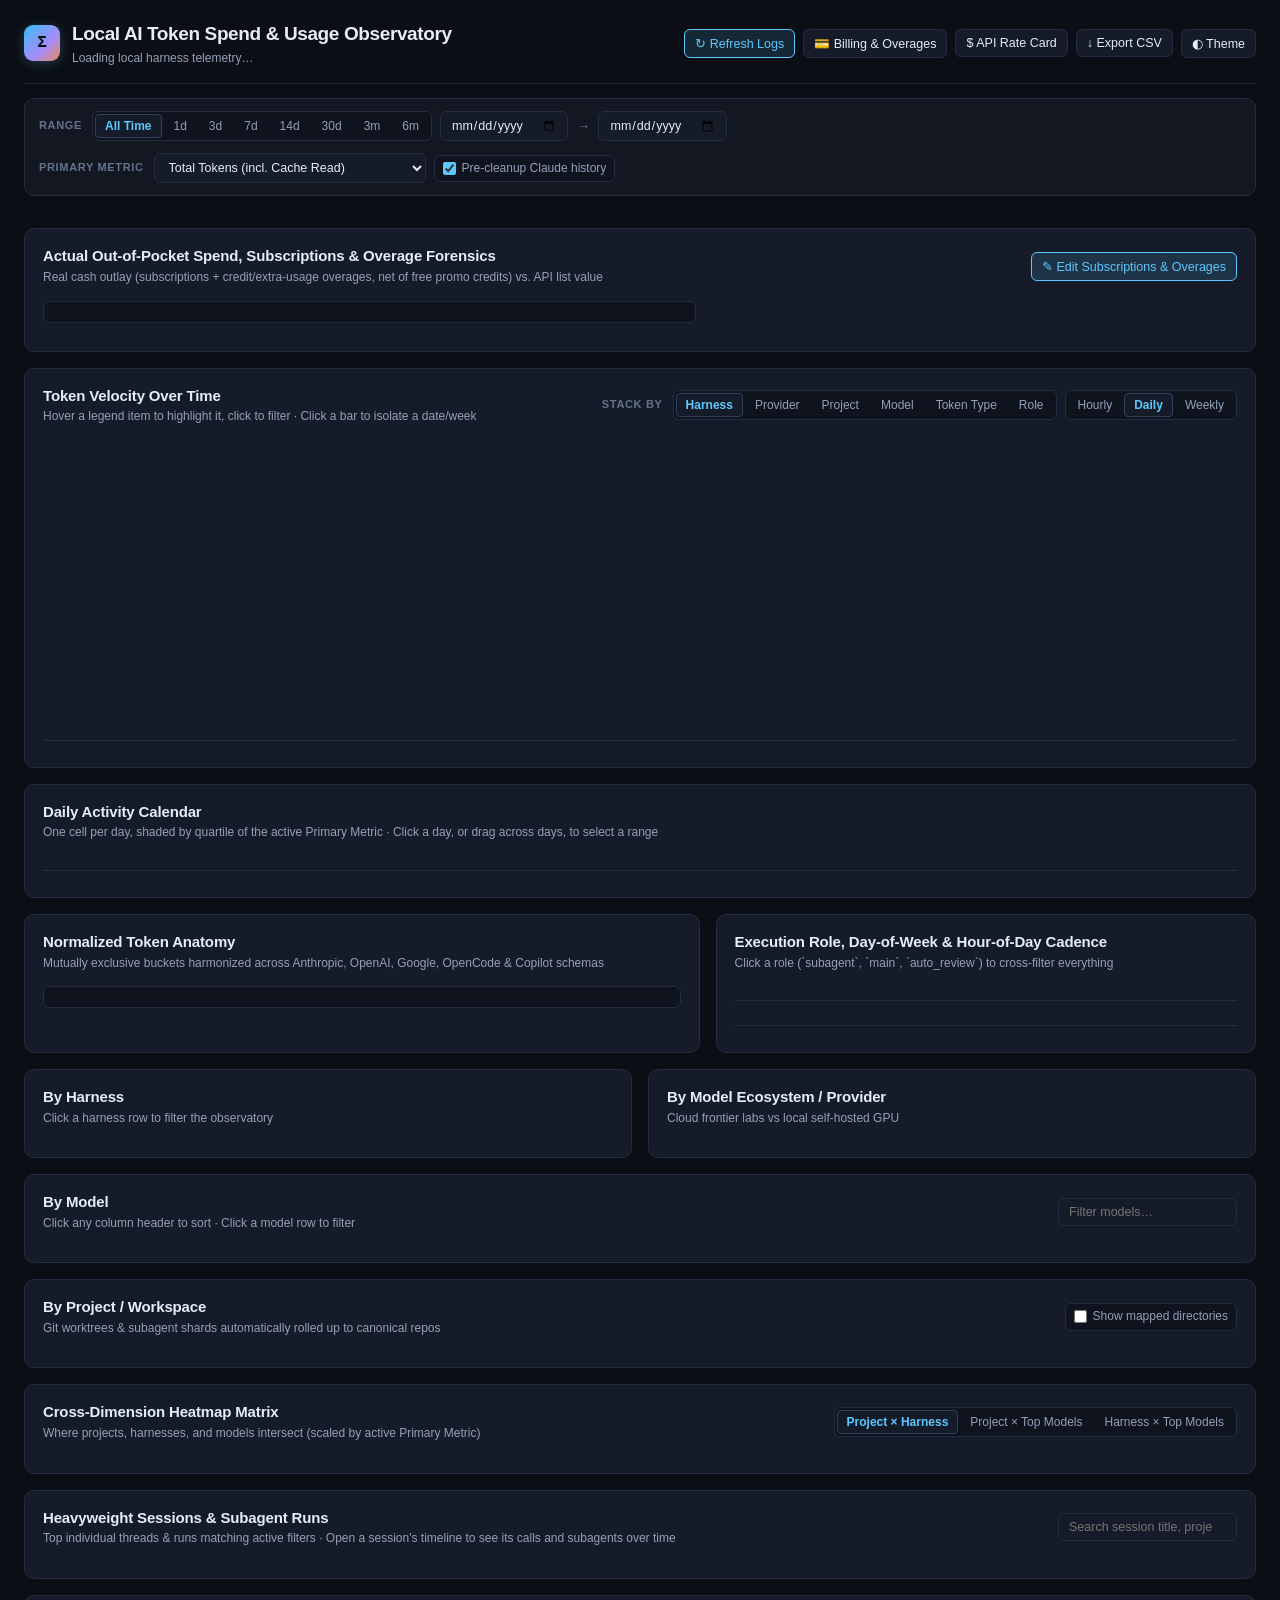
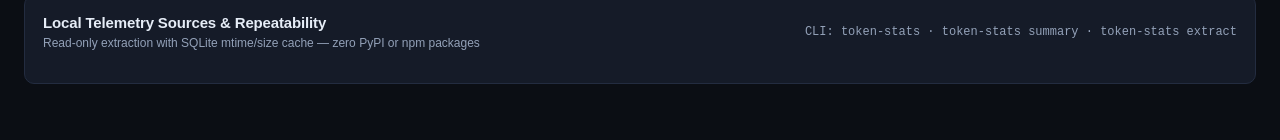
==== commit bb758929: "Add 3m and 6m range presets to dashboard date filter bar" ====
--- a/web/index.html
+++ b/web/index.html
@@ -48,6 +48,8 @@
           <button class="seg-btn" data-range="7d">7d</button>
           <button class="seg-btn" data-range="14d">14d</button>
           <button class="seg-btn" data-range="30d">30d</button>
+          <button class="seg-btn" data-range="3m" title="Last 3 months">3m</button>
+          <button class="seg-btn" data-range="6m" title="Last 6 months">6m</button>
           <span id="month-presets" style="display:contents"></span>
         </div>
         <input type="date" id="date-from" aria-label="Start date" />
@@ -286,7 +288,7 @@
         <div>
           <h3 id="billing-modal-title" style="margin: 0; font-size: 16px;">Actual Out-of-Pocket Billing &amp; Overage Ledger</h3>
           <p style="margin: 3px 0 0; font-size: 12px; color: var(--text-muted);">
-            Combines exact log-extracted telemetry (Codex credit packs &amp; plan tiers, OpenCode promo offset, Claude start date &amp; Aug snapshot)
+            Combines exact log-extracted telemetry (Codex credit packs &amp; plan tiers, OpenCode promo offset, Claude start date &amp; Aug snapshot, GitHub Copilot SKUs &amp; premium requests)
             with inferred plan transitions and editable overage amounts. Saved locally across CLI &amp; browser.
           </p>
         </div>
--- a/web/styles.css
+++ b/web/styles.css
@@ -17,14 +17,14 @@
   --c-codex: #5a95f5;
   --c-opencode: #c94fa8;
   --c-antigravity: #86e3a5;
-  --c-copilot: #2dd4bf;
+  --c-copilot: #f5b731;
 
   --c-anthropic: #e07a55;
   --c-openai: #5a95f5;
   --c-google: #86e3a5;
-  --c-xai: #facc15;
-  --c-moonshot: #38bdf8;
-  --c-microsoft: #a78bfa;
+  --c-xai: #fde047;
+  --c-moonshot: #22d3ee;
+  --c-microsoft: #3b4cca;
   --c-local-gpu: #c94fa8;
 
   /* Token bucket palette */
@@ -62,13 +62,13 @@
   --c-codex: #2563eb;
   --c-opencode: #b8389a;
   --c-antigravity: #0f6b2f;
-  --c-copilot: #0891b2;
+  --c-copilot: #ca8a04;
   --c-anthropic: #e0784a;
   --c-openai: #2563eb;
   --c-google: #0f6b2f;
   --c-xai: #ca8a04;
-  --c-moonshot: #0284c7;
-  --c-microsoft: #7c3aed;
+  --c-moonshot: #06b6d4;
+  --c-microsoft: #312e81;
   --c-local-gpu: #b8389a;
 }
 
@@ -223,6 +223,7 @@
 
 .seg-group {
   display: inline-flex;
+  flex-wrap: wrap;
   background: var(--bg-subtle);
   border: 1px solid var(--border);
   border-radius: var(--radius-sm);
